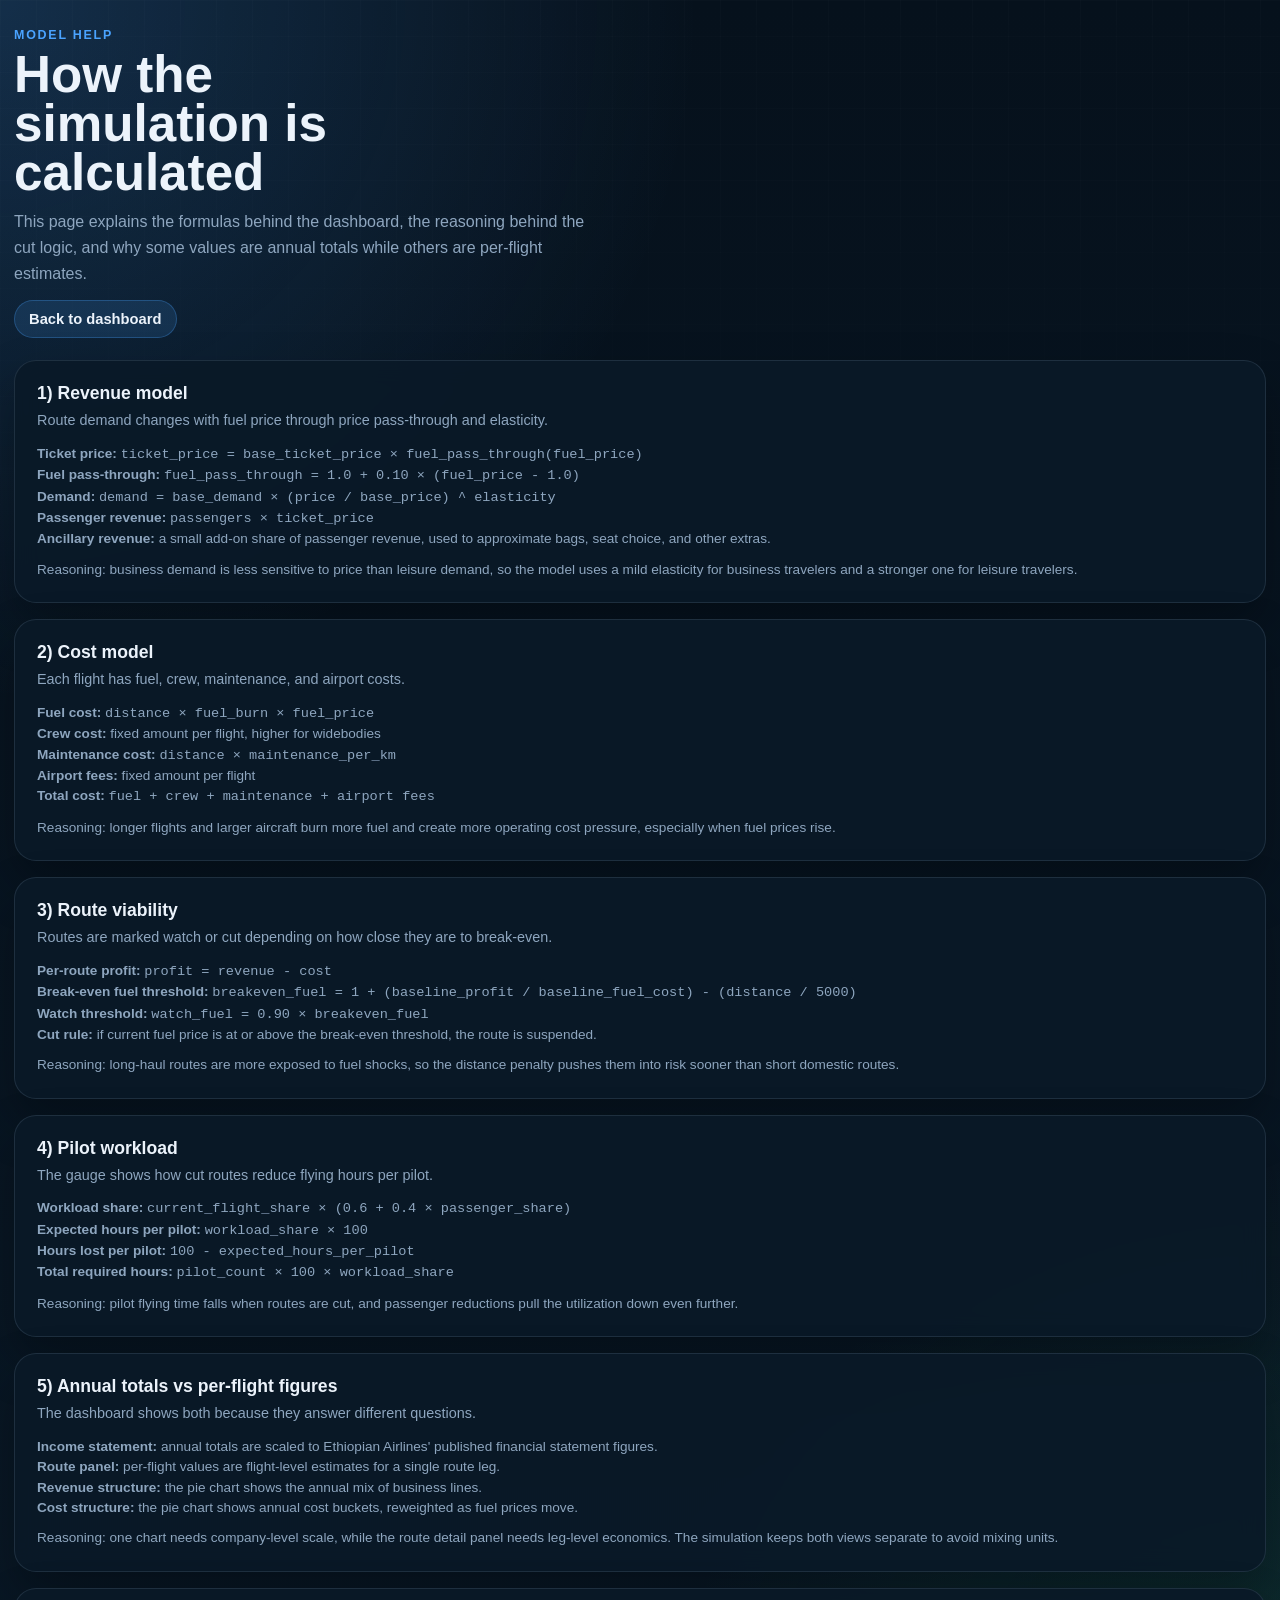
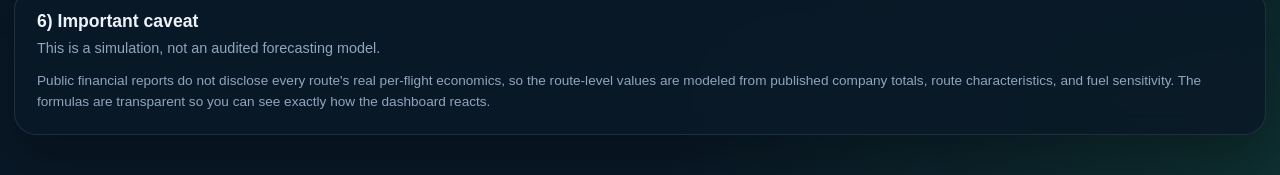
==== vercel_static/help.html @ aa822689 "vo" ====
<!doctype html>
<html lang="en">
<head>
  <meta charset="utf-8">
  <meta name="viewport" content="width=device-width, initial-scale=1">
  <title>Model Help - Ethiopian Airlines Simulation</title>
  <link rel="stylesheet" href="./style.css">
</head>
<body>
  <main class="app-shell">
    <header class="hero">
      <div>
        <p class="eyebrow">Model Help</p>
        <h1>How the simulation is calculated</h1>
        <p class="subhead">This page explains the formulas behind the dashboard, the reasoning behind the cut logic, and why some values are annual totals while others are per-flight estimates.</p>
        <a class="help-link" href="./index.html">Back to dashboard</a>
      </div>
    </header>

    <section class="panel" style="padding: 22px;">
      <div class="panel-head">
        <h2>1) Revenue model</h2>
        <p>Route demand changes with fuel price through price pass-through and elasticity.</p>
      </div>
      <div class="source-note" style="margin-top: 10px;">
        <p><strong>Ticket price:</strong> <code>ticket_price = base_ticket_price × fuel_pass_through(fuel_price)</code></p>
        <p><strong>Fuel pass-through:</strong> <code>fuel_pass_through = 1.0 + 0.10 × (fuel_price - 1.0)</code></p>
        <p><strong>Demand:</strong> <code>demand = base_demand × (price / base_price) ^ elasticity</code></p>
        <p><strong>Passenger revenue:</strong> <code>passengers × ticket_price</code></p>
        <p><strong>Ancillary revenue:</strong> a small add-on share of passenger revenue, used to approximate bags, seat choice, and other extras.</p>
      </div>
      <p class="source-note">Reasoning: business demand is less sensitive to price than leisure demand, so the model uses a mild elasticity for business travelers and a stronger one for leisure travelers.</p>
    </section>

    <section class="panel" style="padding: 22px; margin-top: 16px;">
      <div class="panel-head">
        <h2>2) Cost model</h2>
        <p>Each flight has fuel, crew, maintenance, and airport costs.</p>
      </div>
      <div class="source-note" style="margin-top: 10px;">
        <p><strong>Fuel cost:</strong> <code>distance × fuel_burn × fuel_price</code></p>
        <p><strong>Crew cost:</strong> fixed amount per flight, higher for widebodies</p>
        <p><strong>Maintenance cost:</strong> <code>distance × maintenance_per_km</code></p>
        <p><strong>Airport fees:</strong> fixed amount per flight</p>
        <p><strong>Total cost:</strong> <code>fuel + crew + maintenance + airport fees</code></p>
      </div>
      <p class="source-note">Reasoning: longer flights and larger aircraft burn more fuel and create more operating cost pressure, especially when fuel prices rise.</p>
    </section>

    <section class="panel" style="padding: 22px; margin-top: 16px;">
      <div class="panel-head">
        <h2>3) Route viability</h2>
        <p>Routes are marked watch or cut depending on how close they are to break-even.</p>
      </div>
      <div class="source-note" style="margin-top: 10px;">
        <p><strong>Per-route profit:</strong> <code>profit = revenue - cost</code></p>
        <p><strong>Break-even fuel threshold:</strong> <code>breakeven_fuel = 1 + (baseline_profit / baseline_fuel_cost) - (distance / 5000)</code></p>
        <p><strong>Watch threshold:</strong> <code>watch_fuel = 0.90 × breakeven_fuel</code></p>
        <p><strong>Cut rule:</strong> if current fuel price is at or above the break-even threshold, the route is suspended.</p>
      </div>
      <p class="source-note">Reasoning: long-haul routes are more exposed to fuel shocks, so the distance penalty pushes them into risk sooner than short domestic routes.</p>
    </section>

    <section class="panel" style="padding: 22px; margin-top: 16px;">
      <div class="panel-head">
        <h2>4) Pilot workload</h2>
        <p>The gauge shows how cut routes reduce flying hours per pilot.</p>
      </div>
      <div class="source-note" style="margin-top: 10px;">
        <p><strong>Workload share:</strong> <code>current_flight_share × (0.6 + 0.4 × passenger_share)</code></p>
        <p><strong>Expected hours per pilot:</strong> <code>workload_share × 100</code></p>
        <p><strong>Hours lost per pilot:</strong> <code>100 - expected_hours_per_pilot</code></p>
        <p><strong>Total required hours:</strong> <code>pilot_count × 100 × workload_share</code></p>
      </div>
      <p class="source-note">Reasoning: pilot flying time falls when routes are cut, and passenger reductions pull the utilization down even further.</p>
    </section>

    <section class="panel" style="padding: 22px; margin-top: 16px;">
      <div class="panel-head">
        <h2>5) Annual totals vs per-flight figures</h2>
        <p>The dashboard shows both because they answer different questions.</p>
      </div>
      <div class="source-note" style="margin-top: 10px;">
        <p><strong>Income statement:</strong> annual totals are scaled to Ethiopian Airlines' published financial statement figures.</p>
        <p><strong>Route panel:</strong> per-flight values are flight-level estimates for a single route leg.</p>
        <p><strong>Revenue structure:</strong> the pie chart shows the annual mix of business lines.</p>
        <p><strong>Cost structure:</strong> the pie chart shows annual cost buckets, reweighted as fuel prices move.</p>
      </div>
      <p class="source-note">Reasoning: one chart needs company-level scale, while the route detail panel needs leg-level economics. The simulation keeps both views separate to avoid mixing units.</p>
    </section>

    <section class="panel" style="padding: 22px; margin-top: 16px;">
      <div class="panel-head">
        <h2>6) Important caveat</h2>
        <p>This is a simulation, not an audited forecasting model.</p>
      </div>
      <p class="source-note" style="margin-top: 10px;">
        Public financial reports do not disclose every route's real per-flight economics, so the route-level values are modeled from published company totals, route characteristics, and fuel sensitivity. The formulas are transparent so you can see exactly how the dashboard reacts.
      </p>
    </section>
  </main>
</body>
</html>
---- vercel_static/style.css ----
:root {
  --bg: #07131f;
  --panel: rgba(10, 25, 40, 0.92);
  --panel-border: rgba(153, 183, 210, 0.14);
  --text: #ecf3fb;
  --muted: #8ea6bf;
  --accent: #2fbf71;
  --warning: #f0b429;
  --danger: #e45757;
  --blue: #4aa3ff;
  --shadow: 0 24px 50px rgba(0, 0, 0, 0.28);
}

* {
  box-sizing: border-box;
}

html, body {
  margin: 0;
  min-height: 100%;
  background:
    radial-gradient(circle at top left, rgba(74, 163, 255, 0.2), transparent 32%),
    radial-gradient(circle at bottom right, rgba(47, 191, 113, 0.14), transparent 28%),
    linear-gradient(180deg, #06111c 0%, #091826 100%);
  color: var(--text);
  font-family: Inter, "Segoe UI", Arial, sans-serif;
}

body::before {
  content: "";
  position: fixed;
  inset: 0;
  pointer-events: none;
  background-image:
    linear-gradient(rgba(255, 255, 255, 0.03) 1px, transparent 1px),
    linear-gradient(90deg, rgba(255, 255, 255, 0.03) 1px, transparent 1px);
  background-size: 36px 36px;
  mask-image: linear-gradient(to bottom, rgba(0, 0, 0, 0.45), transparent 90%);
}

.app-shell {
  width: min(1440px, calc(100% - 28px));
  margin: 0 auto;
  padding: 28px 0 40px;
}

.hero {
  display: grid;
  grid-template-columns: 1.6fr 1fr;
  gap: 20px;
  align-items: end;
  margin-bottom: 22px;
}

.eyebrow {
  margin: 0 0 8px;
  color: var(--blue);
  text-transform: uppercase;
  letter-spacing: 0.14em;
  font-size: 0.78rem;
  font-weight: 700;
}

h1, h2, h3, h4, p {
  margin: 0;
}

h1 {
  font-size: clamp(2rem, 4vw, 3.8rem);
  line-height: 0.96;
  max-width: 13ch;
}

.subhead {
  margin-top: 12px;
  max-width: 66ch;
  color: var(--muted);
  line-height: 1.6;
}

.help-link {
  display: inline-flex;
  margin-top: 14px;
  padding: 10px 14px;
  border-radius: 999px;
  color: var(--text);
  text-decoration: none;
  font-weight: 700;
  font-size: 0.92rem;
  background: rgba(74, 163, 255, 0.14);
  border: 1px solid rgba(74, 163, 255, 0.28);
}

.help-link:hover {
  background: rgba(74, 163, 255, 0.2);
}

.control-card,
.stat-card,
.panel {
  background: var(--panel);
  border: 1px solid var(--panel-border);
  border-radius: 22px;
  box-shadow: var(--shadow);
  backdrop-filter: blur(12px);
}

.control-card {
  padding: 18px 20px 16px;
}

.control-row {
  display: flex;
  justify-content: space-between;
  align-items: center;
  margin-bottom: 12px;
}

.control-row label,
.panel-head p,
.label,
.mini-metrics span,
.slider-scale,
.route-summary span,
.route-detail-copy,
.source-note {
  color: var(--muted);
}

.slider-value {
  font-size: 1.45rem;
  font-weight: 700;
  color: var(--text);
}

input[type="range"] {
  width: 100%;
  accent-color: var(--blue);
}

.slider-scale {
  display: flex;
  justify-content: space-between;
  font-size: 0.82rem;
  margin-top: 8px;
}

.stats-grid {
  display: grid;
  grid-template-columns: repeat(auto-fit, minmax(190px, 1fr));
  gap: 16px;
  margin-bottom: 16px;
}

.stat-card {
  padding: 18px 18px 16px;
}

.stat-card .label {
  display: block;
  margin-bottom: 10px;
  text-transform: uppercase;
  letter-spacing: 0.08em;
  font-size: 0.75rem;
}

.stat-card strong {
  font-size: clamp(1.25rem, 2vw, 1.85rem);
}

.positive {
  color: var(--accent);
}

.negative {
  color: var(--danger);
}

.panel {
  padding: 18px;
}

.panel-head {
  margin-bottom: 12px;
}

.panel-head h2 {
  font-size: 1.1rem;
  margin-bottom: 6px;
}

.panel-head p {
  font-size: 0.9rem;
  line-height: 1.5;
}

.chart-panel {
  min-height: 360px;
}

.chart-panel canvas {
  width: 100% !important;
  height: 300px !important;
}

.structure-grid .chart-panel {
  min-height: 430px;
}

.detail-grid {
  display: grid;
  grid-template-columns: 1.45fr 0.9fr;
  gap: 16px;
  margin-top: 16px;
}

.map-panel,
.pilot-panel {
  min-height: 620px;
}

.route-summary {
  display: grid;
  grid-template-columns: repeat(4, minmax(0, 1fr));
  gap: 10px;
  margin-bottom: 12px;
}

.route-summary > div,
.mini-metrics div,
.route-detail {
  padding: 14px;
  border-radius: 16px;
  background: rgba(255, 255, 255, 0.04);
  border: 1px solid rgba(255, 255, 255, 0.06);
}

.route-summary strong {
  display: block;
  margin-top: 7px;
  font-size: 1.2rem;
}

.map-shell {
  display: grid;
  grid-template-columns: 1.3fr 0.9fr;
  gap: 14px;
  align-items: stretch;
}

#route-map {
  width: 100%;
  height: 520px;
  border-radius: 18px;
  overflow: hidden;
  border: 1px solid rgba(255, 255, 255, 0.08);
}

.route-detail {
  min-height: 520px;
  overflow: auto;
}

.route-mini-chart {
  margin-top: 14px;
  height: 220px;
}

.route-mini-chart canvas {
  width: 100% !important;
  height: 220px !important;
}

.route-lists {
  display: grid;
  grid-template-columns: repeat(2, minmax(0, 1fr));
  gap: 14px;
  margin-top: 14px;
}

.route-list-card {
  padding: 14px;
  border-radius: 18px;
  background: rgba(255, 255, 255, 0.03);
  border: 1px solid rgba(255, 255, 255, 0.06);
}

.route-list-head {
  display: flex;
  align-items: center;
  justify-content: space-between;
  gap: 12px;
  margin-bottom: 10px;
}

.route-list-head h3 {
  font-size: 0.98rem;
}

.route-list-head span {
  min-width: 2.2rem;
  padding: 4px 9px;
  border-radius: 999px;
  background: rgba(255, 255, 255, 0.08);
  color: var(--text);
  font-weight: 700;
  text-align: center;
}

.route-list {
  display: grid;
  gap: 8px;
  max-height: 210px;
  overflow: auto;
  padding-right: 4px;
}

.route-list-item {
  appearance: none;
  font: inherit;
  width: 100%;
  display: grid;
  grid-template-columns: 1fr auto;
  gap: 8px;
  align-items: center;
  padding: 10px 12px;
  border: 1px solid rgba(255, 255, 255, 0.06);
  border-radius: 12px;
  background: rgba(255, 255, 255, 0.03);
  color: var(--text);
  text-align: left;
  cursor: pointer;
}

.route-list-item:hover {
  background: rgba(255, 255, 255, 0.06);
}

.route-list-item strong {
  display: block;
  font-size: 0.95rem;
}

.route-list-item small {
  display: block;
  margin-top: 4px;
  color: var(--muted);
  font-size: 0.78rem;
}

.route-list-pill {
  align-self: center;
  justify-self: end;
  padding: 4px 8px;
  border-radius: 999px;
  font-size: 0.72rem;
  font-weight: 700;
  text-transform: uppercase;
  letter-spacing: 0.06em;
}

.route-list-pill.cut {
  background: rgba(228, 87, 87, 0.16);
  color: #ff9a9a;
}

.route-list-pill.watch {
  background: rgba(240, 180, 41, 0.16);
  color: #ffd86f;
}

.route-detail h3 {
  font-size: 1.15rem;
  margin-bottom: 6px;
}

.route-code {
  color: var(--muted);
  font-weight: 500;
}

.route-badge {
  display: inline-flex;
  align-items: center;
  padding: 6px 10px;
  border-radius: 999px;
  margin-bottom: 14px;
  text-transform: uppercase;
  letter-spacing: 0.08em;
  font-size: 0.72rem;
  font-weight: 700;
}

.route-badge.healthy {
  background: rgba(47, 191, 113, 0.16);
  color: #6ee7a3;
}

.route-badge.watch {
  background: rgba(240, 180, 41, 0.16);
  color: #ffd86f;
}

.route-badge.inactive {
  background: rgba(228, 87, 87, 0.16);
  color: #ff9a9a;
}

.route-kpis {
  display: grid;
  grid-template-columns: repeat(2, minmax(0, 1fr));
  gap: 10px;
  margin-bottom: 14px;
}

.route-kpis div {
  padding: 12px;
  border-radius: 14px;
  background: rgba(255, 255, 255, 0.03);
}

.route-kpis span {
  display: block;
  color: var(--muted);
  font-size: 0.78rem;
  margin-bottom: 6px;
  text-transform: uppercase;
  letter-spacing: 0.06em;
}

.route-kpis strong {
  font-size: 1rem;
}

.route-detail-copy {
  margin-bottom: 12px;
  line-height: 1.55;
}

.risk-list {
  margin: 10px 0 0;
  padding-left: 18px;
  color: var(--text);
  line-height: 1.6;
}

.source-note {
  margin-top: 10px;
  font-size: 0.85rem;
  line-height: 1.5;
}

.source-note a {
  color: var(--blue);
  text-decoration: none;
}

.source-note a:hover {
  text-decoration: underline;
}

.gauge-wrap {
  display: grid;
  gap: 18px;
  align-items: start;
}

.gauge {
  --utilization: 100%;
  --gauge-color: var(--accent);
  width: 280px;
  aspect-ratio: 1;
  border-radius: 50%;
  background:
    conic-gradient(var(--gauge-color) 0 var(--utilization), rgba(255, 255, 255, 0.08) var(--utilization) 100%);
  display: grid;
  place-items: center;
  position: relative;
  justify-self: center;
}

.gauge::before {
  content: "";
  position: absolute;
  inset: 20px;
  border-radius: 50%;
  background: rgba(7, 19, 31, 0.96);
  border: 1px solid rgba(153, 183, 210, 0.12);
}

.gauge-core {
  position: relative;
  z-index: 1;
  text-align: center;
}

.gauge-core span {
  display: block;
  font-size: 2.2rem;
  font-weight: 800;
}

.gauge-core small {
  display: block;
  color: var(--muted);
  margin-top: 6px;
  font-size: 0.95rem;
}

.mini-metrics {
  width: 100%;
  display: grid;
  grid-template-columns: repeat(2, minmax(0, 1fr));
  gap: 12px;
}

.mini-metrics strong {
  display: block;
  margin-top: 8px;
  font-size: 1.2rem;
}

.leaflet-container {
  background: #0a1320;
}

.leaflet-control-attribution,
.leaflet-control-zoom {
  filter: saturate(0.8);
}

@media (max-width: 1200px) {
  .hero,
  .detail-grid {
    grid-template-columns: 1fr;
  }

  .map-shell {
    grid-template-columns: 1fr;
  }

  .route-lists {
    grid-template-columns: 1fr;
  }

  #route-map,
  .route-detail {
    min-height: 420px;
  }
}

@media (max-width: 640px) {
  .app-shell {
    width: min(100% - 16px, 1440px);
    padding-top: 18px;
  }

  .route-summary,
  .route-kpis,
  .mini-metrics {
    grid-template-columns: 1fr;
  }

  .gauge {
    width: 220px;
  }

  .panel {
    padding: 14px;
  }
}
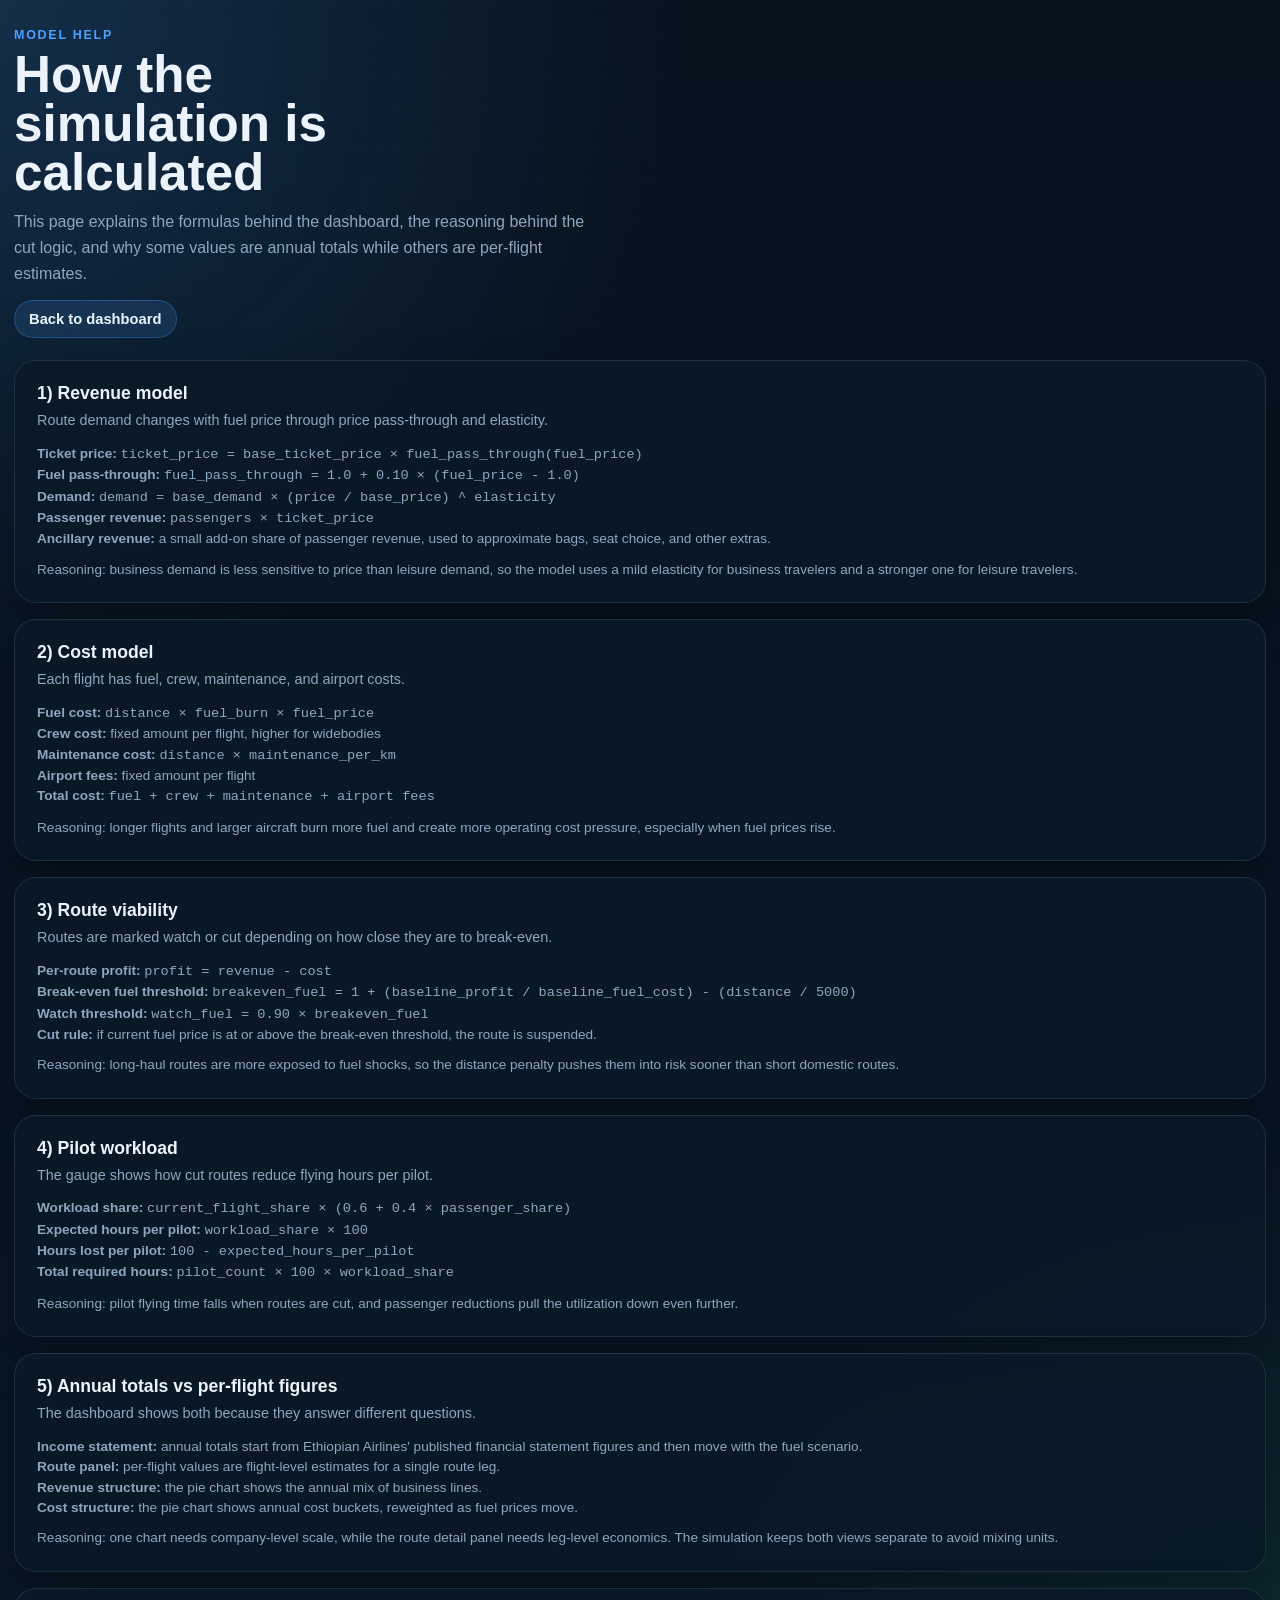
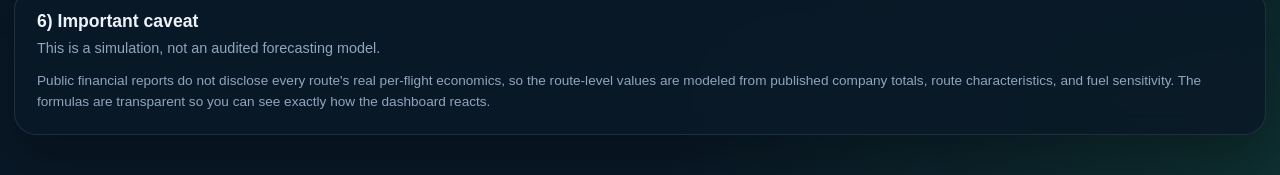
==== commit 6b7f7041: "Refine static airline simulation dashboard" ====
--- a/vercel_static/help.html
+++ b/vercel_static/help.html
@@ -81,7 +81,7 @@
         <p>The dashboard shows both because they answer different questions.</p>
       </div>
       <div class="source-note" style="margin-top: 10px;">
-        <p><strong>Income statement:</strong> annual totals are scaled to Ethiopian Airlines' published financial statement figures.</p>
+        <p><strong>Income statement:</strong> annual totals start from Ethiopian Airlines' published financial statement figures and then move with the fuel scenario.</p>
         <p><strong>Route panel:</strong> per-flight values are flight-level estimates for a single route leg.</p>
         <p><strong>Revenue structure:</strong> the pie chart shows the annual mix of business lines.</p>
         <p><strong>Cost structure:</strong> the pie chart shows annual cost buckets, reweighted as fuel prices move.</p>
